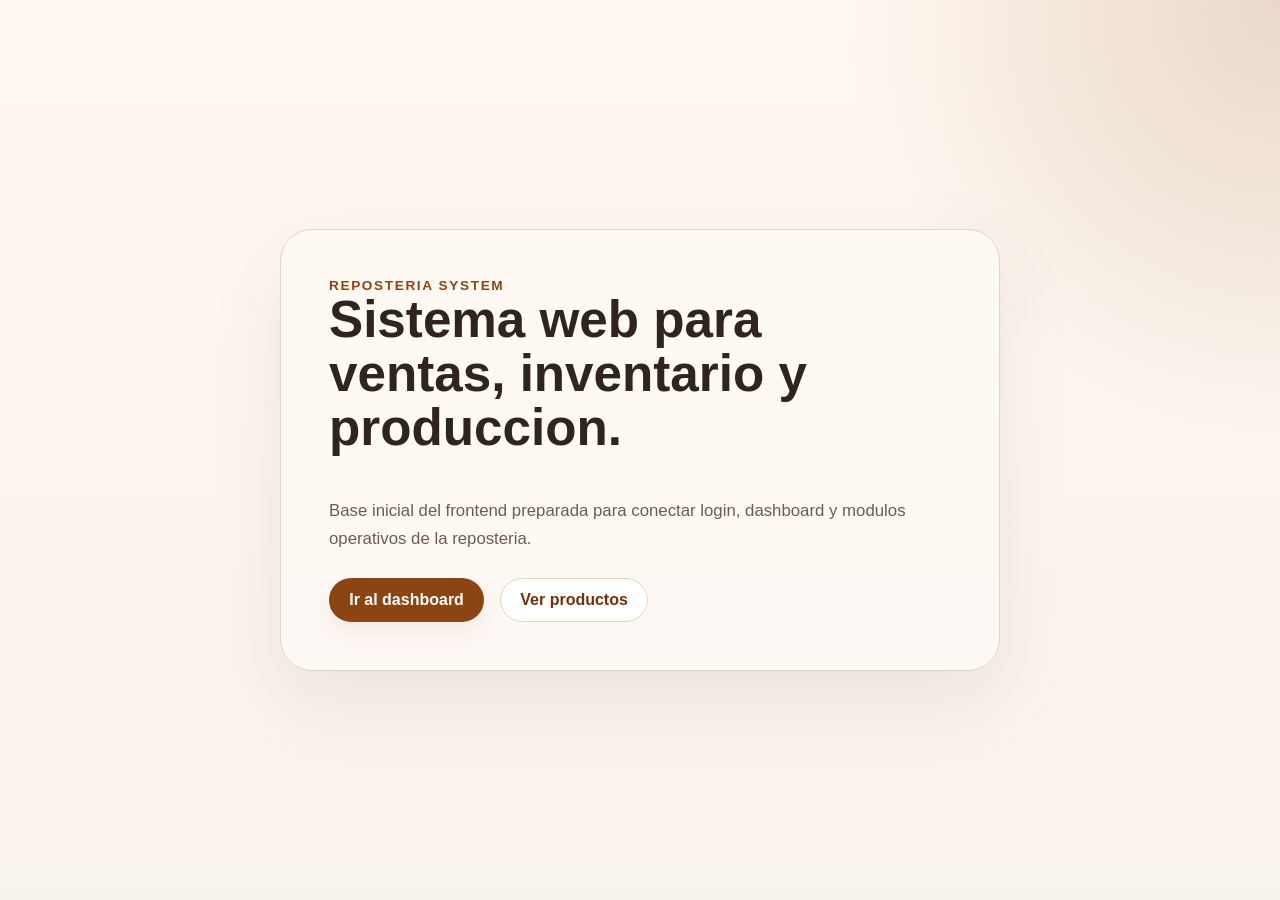
==== frontend/index.html @ 83941e9d "feat: crear estructura base del frontend con paginas, estilos y scripts iniciales - crear la estruct" ====
<!DOCTYPE html>
<html lang="es">
  <head>
    <meta charset="UTF-8" />
    <meta name="viewport" content="width=device-width, initial-scale=1.0" />
    <title>Reposteria System</title>
    <link rel="stylesheet" href="./css/variables.css" />
    <link rel="stylesheet" href="./css/components.css" />
    <link rel="stylesheet" href="./css/styles.css" />
  </head>
  <body>
    <main class="landing-shell">
      <section class="landing-card">
        <p class="eyebrow">Reposteria System</p>
        <h1>Sistema web para ventas, inventario y produccion.</h1>
        <p class="lead">
          Base inicial del frontend preparada para conectar login, dashboard y
          modulos operativos de la reposteria.
        </p>
        <div class="action-row">
          <a class="button button-primary" href="./pages/dashboard.html">Ir al dashboard</a>
          <a class="button button-secondary" href="./pages/productos.html">Ver productos</a>
        </div>
      </section>
    </main>

    <script type="module" src="./js/api.js"></script>
  </body>
</html>
---- frontend/css/variables.css ----
:root {
  --font-family-base: "Segoe UI", Tahoma, Geneva, Verdana, sans-serif;
  --color-bg: #f7f2eb;
  --color-surface: #fffaf5;
  --color-surface-strong: #ffffff;
  --color-text: #2f241f;
  --color-text-soft: #6d5b51;
  --color-primary: #8b4513;
  --color-primary-strong: #6f340c;
  --color-border: #e2d3c4;
  --color-shadow: rgba(71, 45, 28, 0.08);
  --radius-lg: 24px;
  --radius-md: 16px;
  --radius-sm: 10px;
  --space-1: 0.5rem;
  --space-2: 1rem;
  --space-3: 1.5rem;
  --space-4: 2rem;
  --space-5: 3rem;
}
---- frontend/css/components.css ----
.button {
  display: inline-flex;
  align-items: center;
  justify-content: center;
  min-height: 44px;
  padding: 0.75rem 1.2rem;
  border-radius: 999px;
  border: 1px solid transparent;
  font-weight: 600;
  text-decoration: none;
  transition: transform 0.2s ease, box-shadow 0.2s ease;
}

.button:hover {
  transform: translateY(-1px);
}

.button-primary {
  background: var(--color-primary);
  color: #fff;
  box-shadow: 0 10px 24px var(--color-shadow);
}

.button-secondary {
  background: var(--color-surface-strong);
  color: var(--color-primary-strong);
  border-color: var(--color-border);
}

.eyebrow {
  margin: 0;
  color: var(--color-primary);
  font-size: 0.85rem;
  font-weight: 700;
  letter-spacing: 0.12em;
  text-transform: uppercase;
}

.placeholder-panel {
  padding: var(--space-4);
  background: var(--color-surface-strong);
  border: 1px solid var(--color-border);
  border-radius: var(--radius-lg);
  box-shadow: 0 18px 50px var(--color-shadow);
}
---- frontend/css/styles.css ----
* {
  box-sizing: border-box;
}

body {
  margin: 0;
  min-height: 100vh;
  font-family: var(--font-family-base);
  color: var(--color-text);
  background:
    radial-gradient(circle at top right, rgba(139, 69, 19, 0.18), transparent 28%),
    linear-gradient(180deg, #fff8f1 0%, var(--color-bg) 100%);
}

h1,
p {
  margin-top: 0;
}

.landing-shell,
.page-shell {
  width: min(1100px, calc(100% - 2rem));
  margin: 0 auto;
  padding: var(--space-5) 0;
}

.landing-shell {
  min-height: 100vh;
  display: grid;
  place-items: center;
}

.landing-card {
  max-width: 720px;
  padding: var(--space-5);
  background: rgba(255, 250, 245, 0.92);
  border: 1px solid var(--color-border);
  border-radius: 32px;
  box-shadow: 0 28px 80px var(--color-shadow);
}

.landing-card h1,
.page-header h1 {
  font-size: clamp(2rem, 4vw, 3.4rem);
  line-height: 1.05;
}

.lead {
  color: var(--color-text-soft);
  font-size: 1.05rem;
  line-height: 1.7;
}

.action-row {
  display: flex;
  flex-wrap: wrap;
  gap: var(--space-2);
  margin-top: var(--space-3);
}

.page-header {
  margin-bottom: var(--space-3);
}

@media (max-width: 640px) {
  .landing-card {
    padding: var(--space-4);
  }
}
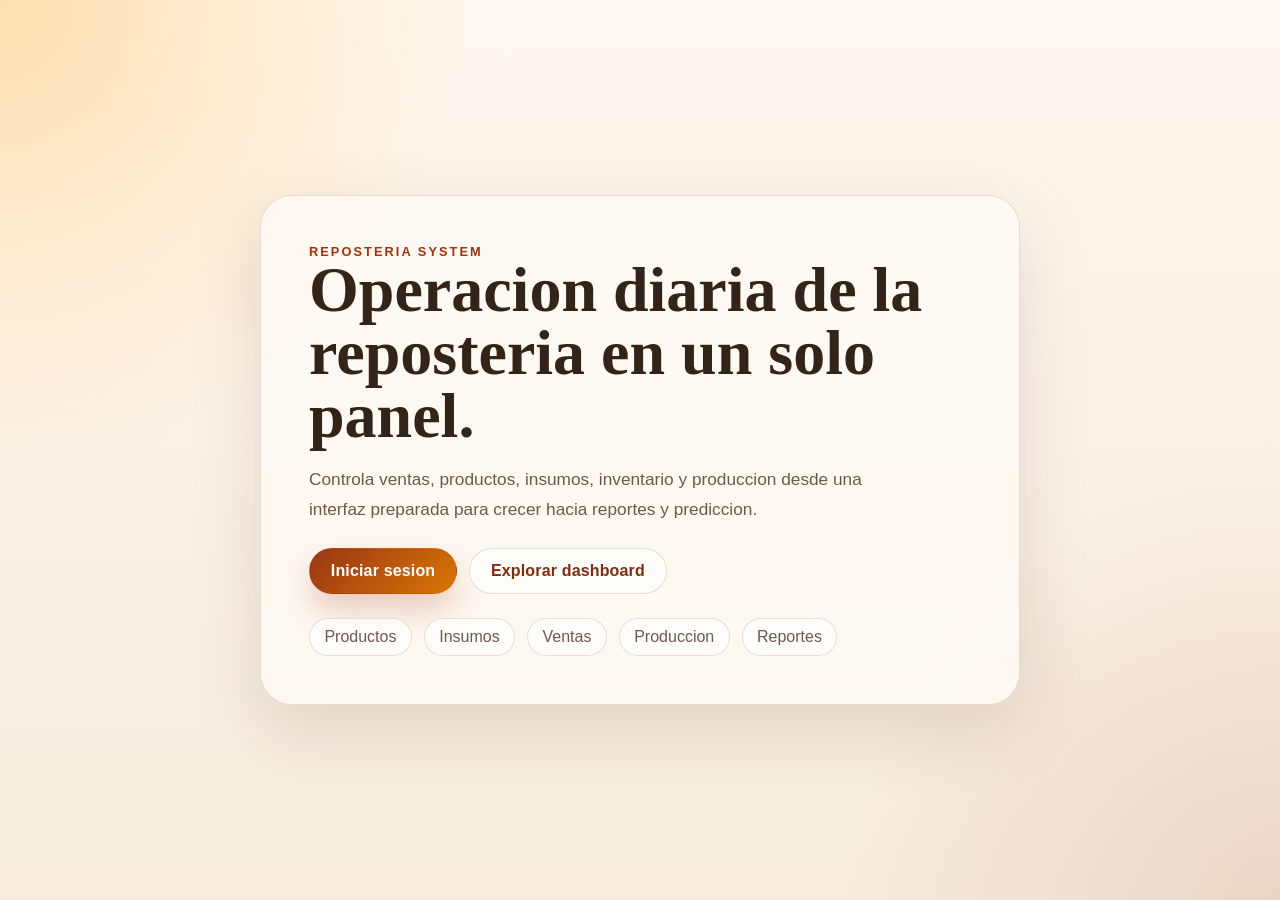
==== commit 2e8dd489: "feat: maquetar login, dashboard y modulos principales del frontend - fortalecer el sistema visual ba" ====
--- a/frontend/index.html
+++ b/frontend/index.html
@@ -12,14 +12,21 @@
     <main class="landing-shell">
       <section class="landing-card">
         <p class="eyebrow">Reposteria System</p>
-        <h1>Sistema web para ventas, inventario y produccion.</h1>
+        <h1>Operacion diaria de la reposteria en un solo panel.</h1>
         <p class="lead">
-          Base inicial del frontend preparada para conectar login, dashboard y
-          modulos operativos de la reposteria.
+          Controla ventas, productos, insumos, inventario y produccion desde una
+          interfaz preparada para crecer hacia reportes y prediccion.
         </p>
         <div class="action-row">
-          <a class="button button-primary" href="./pages/dashboard.html">Ir al dashboard</a>
-          <a class="button button-secondary" href="./pages/productos.html">Ver productos</a>
+          <a class="button button-primary" href="./pages/login.html">Iniciar sesion</a>
+          <a class="button button-secondary" href="./pages/dashboard.html">Explorar dashboard</a>
+        </div>
+        <div class="quick-links">
+          <a href="./pages/productos.html">Productos</a>
+          <a href="./pages/insumos.html">Insumos</a>
+          <a href="./pages/ventas.html">Ventas</a>
+          <a href="./pages/produccion.html">Produccion</a>
+          <a href="./pages/reportes.html">Reportes</a>
         </div>
       </section>
     </main>
--- a/frontend/css/variables.css
+++ b/frontend/css/variables.css
@@ -1,20 +1,35 @@
 :root {
-  --font-family-base: "Segoe UI", Tahoma, Geneva, Verdana, sans-serif;
-  --color-bg: #f7f2eb;
-  --color-surface: #fffaf5;
-  --color-surface-strong: #ffffff;
-  --color-text: #2f241f;
-  --color-text-soft: #6d5b51;
-  --color-primary: #8b4513;
-  --color-primary-strong: #6f340c;
-  --color-border: #e2d3c4;
-  --color-shadow: rgba(71, 45, 28, 0.08);
+  --font-family-base: "Trebuchet MS", "Gill Sans", sans-serif;
+  --font-family-display: Georgia, "Times New Roman", serif;
+  --color-bg: #f6efe6;
+  --color-bg-strong: #ead7bf;
+  --color-surface: rgba(255, 251, 247, 0.9);
+  --color-surface-strong: #fffdf9;
+  --color-text: #33241a;
+  --color-text-soft: #6c594c;
+  --color-primary: #9a3412;
+  --color-primary-strong: #7c2d12;
+  --color-accent: #d97706;
+  --color-accent-soft: #fde7c5;
+  --color-success: #2f855a;
+  --color-warning: #c27803;
+  --color-danger: #b83232;
+  --color-border: rgba(120, 83, 54, 0.18);
+  --color-shadow: rgba(75, 47, 28, 0.12);
+  --gradient-page:
+    radial-gradient(circle at top left, rgba(255, 221, 170, 0.9), transparent 30%),
+    radial-gradient(circle at bottom right, rgba(154, 52, 18, 0.12), transparent 28%),
+    linear-gradient(180deg, #fff8f0 0%, #f5ecdf 100%);
+  --radius-xl: 32px;
   --radius-lg: 24px;
   --radius-md: 16px;
-  --radius-sm: 10px;
-  --space-1: 0.5rem;
-  --space-2: 1rem;
-  --space-3: 1.5rem;
-  --space-4: 2rem;
-  --space-5: 3rem;
+  --radius-sm: 12px;
+  --space-1: 0.35rem;
+  --space-2: 0.75rem;
+  --space-3: 1rem;
+  --space-4: 1.5rem;
+  --space-5: 2rem;
+  --space-6: 3rem;
+  --shadow-soft: 0 18px 45px var(--color-shadow);
+  --shadow-card: 0 24px 70px rgba(86, 56, 33, 0.15);
 }
--- a/frontend/css/components.css
+++ b/frontend/css/components.css
@@ -2,13 +2,15 @@
   display: inline-flex;
   align-items: center;
   justify-content: center;
-  min-height: 44px;
-  padding: 0.75rem 1.2rem;
+  min-height: 46px;
+  padding: 0.8rem 1.3rem;
   border-radius: 999px;
   border: 1px solid transparent;
-  font-weight: 600;
+  font-weight: 700;
+  letter-spacing: 0.01em;
   text-decoration: none;
-  transition: transform 0.2s ease, box-shadow 0.2s ease;
+  cursor: pointer;
+  transition: transform 0.2s ease, box-shadow 0.2s ease, background 0.2s ease;
 }
 
 .button:hover {
@@ -16,9 +18,9 @@
 }
 
 .button-primary {
-  background: var(--color-primary);
+  background: linear-gradient(135deg, var(--color-primary), var(--color-accent));
   color: #fff;
-  box-shadow: 0 10px 24px var(--color-shadow);
+  box-shadow: 0 16px 32px rgba(154, 52, 18, 0.24);
 }
 
 .button-secondary {
@@ -27,19 +29,150 @@
   border-color: var(--color-border);
 }
 
+.button-ghost {
+  background: transparent;
+  color: var(--color-text);
+  border-color: var(--color-border);
+}
+
 .eyebrow {
   margin: 0;
   color: var(--color-primary);
-  font-size: 0.85rem;
-  font-weight: 700;
-  letter-spacing: 0.12em;
+  font-size: 0.8rem;
+  font-weight: 800;
+  letter-spacing: 0.16em;
   text-transform: uppercase;
 }
 
-.placeholder-panel {
-  padding: var(--space-4);
-  background: var(--color-surface-strong);
+.card,
+.placeholder-panel,
+.kpi-card,
+.table-card,
+.form-card {
+  background: var(--color-surface);
   border: 1px solid var(--color-border);
   border-radius: var(--radius-lg);
-  box-shadow: 0 18px 50px var(--color-shadow);
+  box-shadow: var(--shadow-soft);
+  backdrop-filter: blur(8px);
 }
+
+.card-header {
+  display: flex;
+  align-items: center;
+  justify-content: space-between;
+  gap: var(--space-3);
+  margin-bottom: var(--space-3);
+}
+
+.badge {
+  display: inline-flex;
+  align-items: center;
+  gap: 0.35rem;
+  padding: 0.35rem 0.7rem;
+  border-radius: 999px;
+  font-size: 0.82rem;
+  font-weight: 700;
+}
+
+.badge-warning {
+  background: #fff0cc;
+  color: var(--color-warning);
+}
+
+.badge-success {
+  background: #ddf7e7;
+  color: var(--color-success);
+}
+
+.badge-danger {
+  background: #fde3e3;
+  color: var(--color-danger);
+}
+
+.stat {
+  display: grid;
+  gap: 0.35rem;
+}
+
+.stat-label {
+  color: var(--color-text-soft);
+  font-size: 0.92rem;
+}
+
+.stat-value {
+  font-size: clamp(1.6rem, 2vw, 2.3rem);
+  font-weight: 800;
+  color: var(--color-text);
+}
+
+.input,
+.select,
+.textarea {
+  width: 100%;
+  padding: 0.9rem 1rem;
+  border: 1px solid var(--color-border);
+  border-radius: var(--radius-sm);
+  background: #fff;
+  color: var(--color-text);
+  font: inherit;
+}
+
+.textarea {
+  min-height: 120px;
+  resize: vertical;
+}
+
+.field {
+  display: grid;
+  gap: 0.45rem;
+}
+
+.field label {
+  font-weight: 700;
+  color: var(--color-text);
+}
+
+.form-grid {
+  display: grid;
+  grid-template-columns: repeat(2, minmax(0, 1fr));
+  gap: var(--space-3);
+}
+
+.table {
+  width: 100%;
+  border-collapse: collapse;
+}
+
+.table th,
+.table td {
+  padding: 0.95rem 0.8rem;
+  text-align: left;
+  border-bottom: 1px solid rgba(120, 83, 54, 0.12);
+}
+
+.table th {
+  color: var(--color-text-soft);
+  font-size: 0.82rem;
+  text-transform: uppercase;
+  letter-spacing: 0.06em;
+}
+
+.metric-grid {
+  display: grid;
+  grid-template-columns: repeat(4, minmax(0, 1fr));
+  gap: var(--space-3);
+}
+
+.split-layout {
+  display: grid;
+  grid-template-columns: 1.4fr 1fr;
+  gap: var(--space-4);
+}
+
+@media (max-width: 900px) {
+  .metric-grid,
+  .split-layout,
+  .form-grid {
+    grid-template-columns: 1fr;
+  }
+}
--- a/frontend/css/styles.css
+++ b/frontend/css/styles.css
@@ -2,68 +2,268 @@
   box-sizing: border-box;
 }
 
+html {
+  scroll-behavior: smooth;
+}
+
 body {
   margin: 0;
   min-height: 100vh;
   font-family: var(--font-family-base);
   color: var(--color-text);
-  background:
-    radial-gradient(circle at top right, rgba(139, 69, 19, 0.18), transparent 28%),
-    linear-gradient(180deg, #fff8f1 0%, var(--color-bg) 100%);
+  background: var(--gradient-page);
 }
 
 h1,
+h2,
+h3,
 p {
   margin-top: 0;
 }
 
+h1,
+h2,
+h3 {
+  font-family: var(--font-family-display);
+}
+
+a {
+  color: inherit;
+}
+
 .landing-shell,
 .page-shell {
-  width: min(1100px, calc(100% - 2rem));
+  width: min(1180px, calc(100% - 2rem));
   margin: 0 auto;
-  padding: var(--space-5) 0;
 }
 
 .landing-shell {
   min-height: 100vh;
   display: grid;
   place-items: center;
+  padding: var(--space-6) 0;
 }
 
 .landing-card {
-  max-width: 720px;
-  padding: var(--space-5);
-  background: rgba(255, 250, 245, 0.92);
+  width: 100%;
+  max-width: 760px;
+  padding: var(--space-6);
+  background: rgba(255, 250, 244, 0.88);
   border: 1px solid var(--color-border);
-  border-radius: 32px;
-  box-shadow: 0 28px 80px var(--color-shadow);
-}
-
-.landing-card h1,
+  border-radius: var(--radius-xl);
+  box-shadow: var(--shadow-card);
+}
+
+.landing-card h1 {
+  font-size: clamp(2.4rem, 5vw, 4.3rem);
+  line-height: 0.98;
+  margin-bottom: var(--space-3);
+}
+
+.lead {
+  color: var(--color-text-soft);
+  font-size: 1.08rem;
+  line-height: 1.75;
+  max-width: 58ch;
+}
+
+.action-row {
+  display: flex;
+  flex-wrap: wrap;
+  gap: var(--space-2);
+  margin-top: var(--space-4);
+}
+
+.quick-links {
+  display: flex;
+  flex-wrap: wrap;
+  gap: var(--space-2);
+  margin-top: var(--space-4);
+  color: var(--color-text-soft);
+}
+
+.quick-links a {
+  padding: 0.55rem 0.9rem;
+  border-radius: 999px;
+  background: rgba(255, 255, 255, 0.7);
+  border: 1px solid var(--color-border);
+  text-decoration: none;
+}
+
+.app-shell {
+  display: grid;
+  grid-template-columns: 280px 1fr;
+  min-height: 100vh;
+}
+
+.sidebar {
+  position: sticky;
+  top: 0;
+  align-self: start;
+  height: 100vh;
+  padding: var(--space-5);
+  background: rgba(69, 39, 20, 0.92);
+  color: #fff6ec;
+}
+
+.sidebar-brand {
+  margin-bottom: var(--space-5);
+}
+
+.sidebar-brand h1 {
+  margin: 0.4rem 0 0;
+  font-size: 1.8rem;
+}
+
+.sidebar-nav {
+  display: grid;
+  gap: 0.65rem;
+}
+
+.sidebar-nav a {
+  display: block;
+  padding: 0.9rem 1rem;
+  border-radius: var(--radius-sm);
+  color: inherit;
+  text-decoration: none;
+  background: rgba(255, 255, 255, 0.04);
+}
+
+.sidebar-nav a.active,
+.sidebar-nav a:hover {
+  background: rgba(255, 255, 255, 0.14);
+}
+
+.content {
+  padding: var(--space-5);
+}
+
+.page-header {
+  display: flex;
+  align-items: end;
+  justify-content: space-between;
+  gap: var(--space-3);
+  margin-bottom: var(--space-4);
+}
+
 .page-header h1 {
-  font-size: clamp(2rem, 4vw, 3.4rem);
-  line-height: 1.05;
-}
-
-.lead {
-  color: var(--color-text-soft);
-  font-size: 1.05rem;
-  line-height: 1.7;
-}
-
-.action-row {
+  font-size: clamp(2rem, 4vw, 3.2rem);
+  line-height: 1;
+  margin-bottom: 0.3rem;
+}
+
+.page-subtitle {
+  color: var(--color-text-soft);
+  max-width: 60ch;
+}
+
+.placeholder-panel,
+.table-card,
+.form-card,
+.kpi-card {
+  padding: var(--space-4);
+}
+
+.login-shell {
+  min-height: 100vh;
+  display: grid;
+  grid-template-columns: 1.1fr 0.9fr;
+}
+
+.login-hero {
+  padding: min(8vw, 5rem);
+  display: grid;
+  align-content: center;
+}
+
+.login-panel {
+  padding: min(8vw, 5rem);
+  display: grid;
+  place-items: center;
+}
+
+.login-card {
+  width: min(100%, 460px);
+  padding: var(--space-5);
+  background: rgba(255, 251, 246, 0.94);
+  border: 1px solid var(--color-border);
+  border-radius: var(--radius-xl);
+  box-shadow: var(--shadow-card);
+}
+
+.kpi-grid {
+  display: grid;
+  grid-template-columns: repeat(4, minmax(0, 1fr));
+  gap: var(--space-3);
+  margin-bottom: var(--space-4);
+}
+
+.section-grid {
+  display: grid;
+  grid-template-columns: 1.45fr 1fr;
+  gap: var(--space-4);
+}
+
+.chart-placeholder {
+  min-height: 280px;
+  border-radius: var(--radius-md);
+  background:
+    linear-gradient(180deg, rgba(255, 237, 213, 0.85), rgba(255, 255, 255, 0.88)),
+    repeating-linear-gradient(
+      90deg,
+      rgba(154, 52, 18, 0.06) 0,
+      rgba(154, 52, 18, 0.06) 1px,
+      transparent 1px,
+      transparent 72px
+    );
+  border: 1px dashed rgba(154, 52, 18, 0.26);
+}
+
+.mini-list {
+  display: grid;
+  gap: var(--space-2);
+}
+
+.mini-item {
+  display: flex;
+  align-items: center;
+  justify-content: space-between;
+  gap: var(--space-3);
+  padding: 0.95rem 1rem;
+  background: rgba(255, 255, 255, 0.8);
+  border: 1px solid rgba(120, 83, 54, 0.12);
+  border-radius: var(--radius-md);
+}
+
+.toolbar {
   display: flex;
   flex-wrap: wrap;
   gap: var(--space-2);
-  margin-top: var(--space-3);
-}
-
-.page-header {
   margin-bottom: var(--space-3);
 }
 
-@media (max-width: 640px) {
-  .landing-card {
-    padding: var(--space-4);
+.toolbar .input,
+.toolbar .select {
+  width: auto;
+  min-width: 180px;
+}
+
+.empty-state {
+  padding: var(--space-5);
+  text-align: center;
+  color: var(--color-text-soft);
+}
+
+@media (max-width: 980px) {
+  .app-shell,
+  .login-shell,
+  .section-grid,
+  .kpi-grid {
+    grid-template-columns: 1fr;
   }
-}
+
+  .sidebar {
+    position: relative;
+    height: auto;
+  }
+}
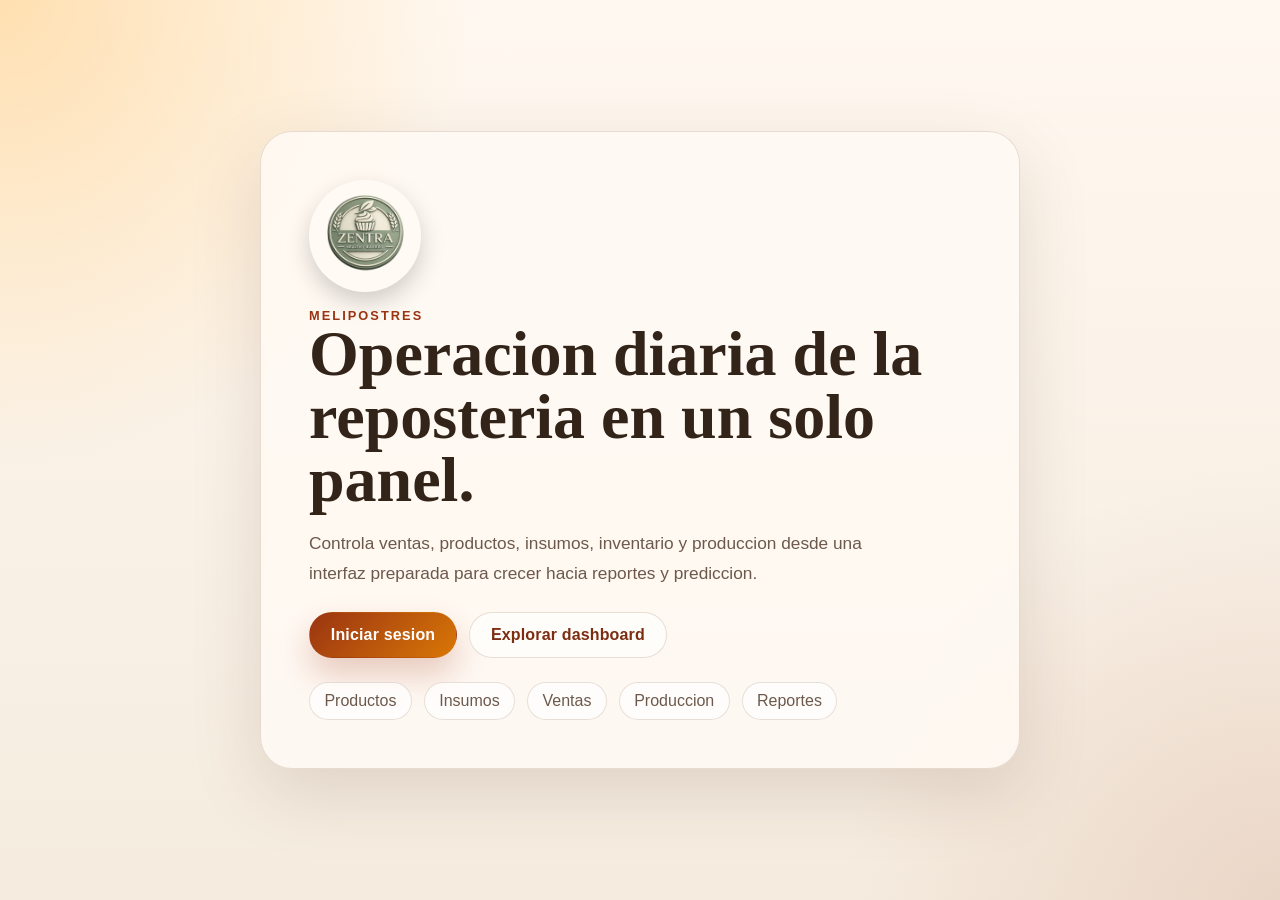
==== commit 105b5c4d: "feat: aplicar branding de Melipostres e integrar logo en el frontend - agregar el logo oficial al fr" ====
--- a/frontend/index.html
+++ b/frontend/index.html
@@ -3,7 +3,7 @@
   <head>
     <meta charset="UTF-8" />
     <meta name="viewport" content="width=device-width, initial-scale=1.0" />
-    <title>Reposteria System</title>
+    <title>Melipostres</title>
     <link rel="stylesheet" href="./css/variables.css" />
     <link rel="stylesheet" href="./css/components.css" />
     <link rel="stylesheet" href="./css/styles.css" />
@@ -11,7 +11,8 @@
   <body>
     <main class="landing-shell">
       <section class="landing-card">
-        <p class="eyebrow">Reposteria System</p>
+        <img class="brand-logo brand-logo-large" src="./assets/logo_reposteria.png" alt="Logo Melipostres" />
+        <p class="eyebrow">Melipostres</p>
         <h1>Operacion diaria de la reposteria en un solo panel.</h1>
         <p class="lead">
           Controla ventas, productos, insumos, inventario y produccion desde una
--- a/frontend/css/styles.css
+++ b/frontend/css/styles.css
@@ -108,6 +108,23 @@
 
 .sidebar-brand {
   margin-bottom: var(--space-5);
+}
+
+.brand-logo {
+  display: block;
+  width: 76px;
+  height: 76px;
+  object-fit: contain;
+  margin-bottom: 0.75rem;
+  border-radius: 50%;
+  background: rgba(255, 255, 255, 0.1);
+  box-shadow: 0 10px 24px rgba(0, 0, 0, 0.18);
+}
+
+.brand-logo-large {
+  width: 112px;
+  height: 112px;
+  margin-bottom: 1rem;
 }
 
 .sidebar-brand h1 {
